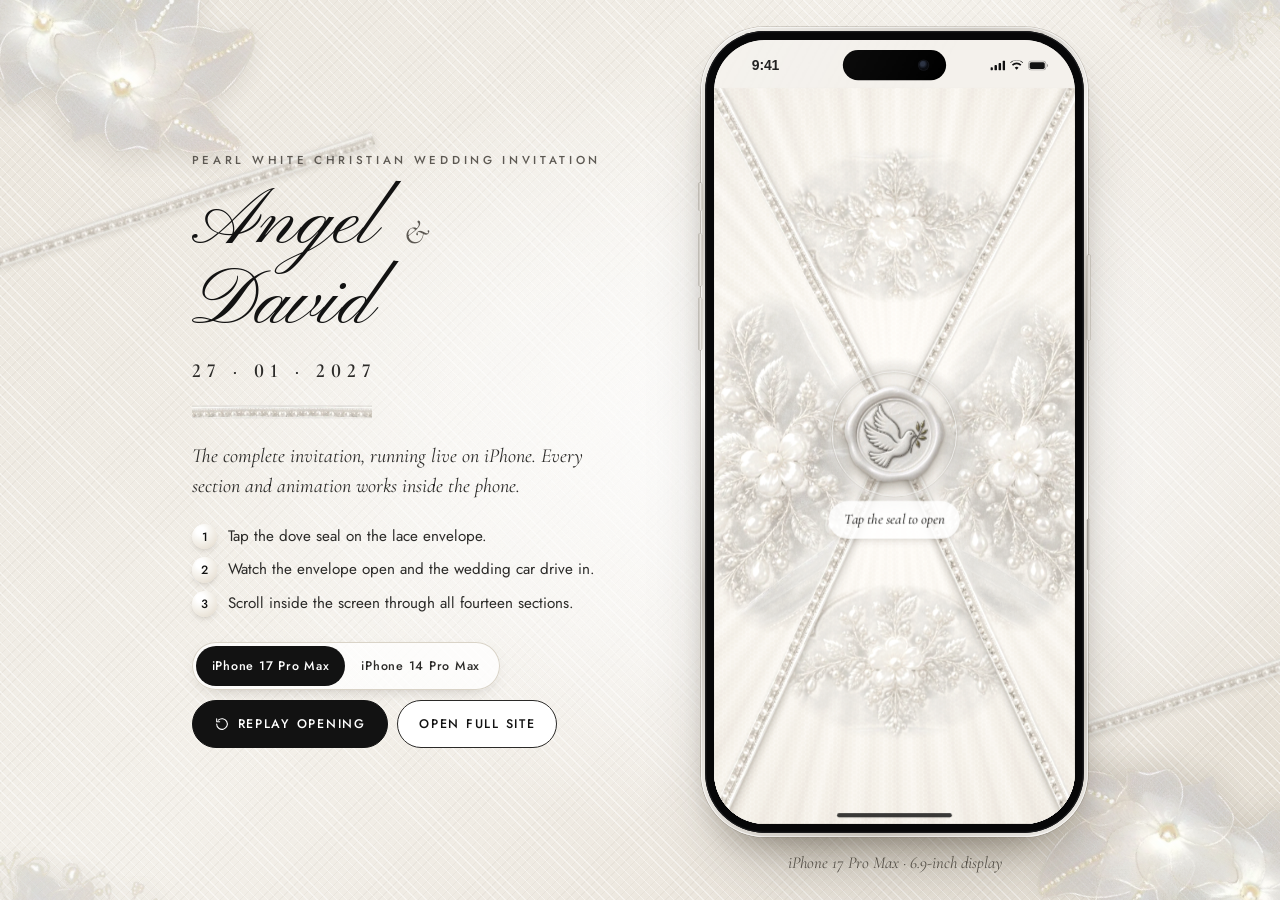
==== site/mockup.html @ 5e80d1d8 "Add iPhone Pro Max showcase page site/mockup.html shows the live invitation inside an iPhone frame (" ====
<!doctype html>
<html lang="en">
<head>
  <meta charset="utf-8">
  <meta name="viewport" content="width=device-width, initial-scale=1, viewport-fit=cover">
  <title>Angel &amp; David · Invitation on iPhone</title>
  <meta name="description" content="Preview of Angel and David's wedding invitation running live inside an iPhone Pro Max.">
  <meta name="theme-color" content="#F3EFE8">
  <meta name="color-scheme" content="light">
  <link rel="icon" href="assets/favicon.svg" type="image/svg+xml">
  <link rel="preconnect" href="https://fonts.googleapis.com">
  <link rel="preconnect" href="https://fonts.gstatic.com" crossorigin>
  <link rel="stylesheet" href="https://fonts.googleapis.com/css2?family=Cormorant+Garamond:ital,wght@0,500;0,600;1,500&family=Jost:wght@400;500&family=Pinyon+Script&display=swap">
  <style>
    /* =====================================================================
       Showcase page: the live invitation (index.html) inside an iPhone
       Pro Max frame, on a pearl-white background in the wedding palette.
       ===================================================================== */
    :root {
      --pearl: #F8F6F1;
      --ivory: #F3EEE3;
      --ink: #121212;
      --charcoal: #2B2A28;
      --muted: #5C5852;
      --hairline: #D9D3C7;
      --olive: #6B7445;
      --font-display: "Cormorant Garamond", Garamond, "Times New Roman", serif;
      --font-script: "Pinyon Script", "Snell Roundhand", cursive;
      --font-body: "Jost", "Helvetica Neue", Arial, sans-serif;
      --paper-noise: url("data:image/svg+xml,%3Csvg xmlns='http://www.w3.org/2000/svg' width='180' height='180'%3E%3Cfilter id='n'%3E%3CfeTurbulence type='fractalNoise' baseFrequency='.85' numOctaves='2' stitchTiles='stitch'/%3E%3CfeColorMatrix values='0 0 0 0 .36 0 0 0 0 .33 0 0 0 0 .28 0 0 0 .045 0'/%3E%3C/filter%3E%3Crect width='100%25' height='100%25' filter='url(%23n)'/%3E%3C/svg%3E");
      color-scheme: light;
    }
    *, *::before, *::after { box-sizing: border-box; }
    html, body { margin: 0; min-height: 100%; }
    html { overflow-x: hidden; }
    body {
      min-height: 100vh;
      min-height: 100svh;
      overflow-x: hidden;
      font-family: var(--font-body);
      color: var(--charcoal);
      background:
        radial-gradient(60% 55% at 62% 50%, rgba(255, 255, 255, .95) 0%, rgba(255, 255, 255, .55) 45%, rgba(255, 255, 255, 0) 80%),
        repeating-linear-gradient(45deg, rgba(255, 255, 255, .5) 0 1px, rgba(255, 255, 255, 0) 1px 7px),
        repeating-linear-gradient(-45deg, rgba(120, 108, 90, .05) 0 1px, rgba(120, 108, 90, 0) 1px 7px),
        linear-gradient(135deg, #ece7de 0%, #f5f2ec 45%, #efeae2 70%, #e6e0d5 100%);
      background-attachment: fixed;
    }
    body::before { content: ""; position: fixed; inset: 0; background: var(--paper-noise); opacity: .7; pointer-events: none; }

    /* ---------- Decorative pearl net flowers ---------- */
    .decor { position: fixed; inset: 0; pointer-events: none; overflow: hidden; z-index: 0; }
    .decor img {
      position: absolute;
      width: clamp(240px, 30vw, 520px);
      height: auto;
      filter: drop-shadow(0 0 .7px rgba(80, 68, 50, .5)) drop-shadow(0 8px 12px rgba(80, 68, 50, .18));
      opacity: .95;
    }
    .decor .d1 { left: -8%; top: -10%; transform: rotate(28deg); }
    .decor .d2 { right: -9%; bottom: -12%; transform: rotate(205deg); }
    .decor .d3 { left: -10%; bottom: -14%; transform: rotate(-35deg) scaleX(-1); width: clamp(200px, 22vw, 380px); opacity: .8; }
    .decor .d4 { right: -6%; top: -9%; transform: rotate(150deg) scaleX(-1); width: clamp(180px, 18vw, 320px); opacity: .75; }
    .pearl-line {
      position: absolute;
      height: 16px;
      background: url("assets/images/lace-pearl-trim.webp?v=20261020f") repeat-x 0 50% / auto 100%;
      opacity: .85;
      filter: drop-shadow(0 2px 3px rgba(80, 68, 50, .18));
    }
    .pearl-line.p1 { left: -4%; top: 22%; width: 34vw; transform: rotate(-18deg); }
    .pearl-line.p2 { right: -4%; bottom: 20%; width: 30vw; transform: rotate(-18deg); }

    /* ---------- Layout ---------- */
    .stage {
      position: relative;
      z-index: 1;
      min-height: 100vh;
      min-height: 100svh;
      display: grid;
      grid-template-columns: 1fr;
      align-items: center;
      justify-items: center;
      gap: 1.5rem;
      padding: clamp(1rem, 3vh, 2.5rem) 1rem;
    }
    @media (min-width: 980px) {
      .stage { grid-template-columns: minmax(300px, 420px) auto; justify-content: center; gap: clamp(3rem, 7vw, 7rem); }
    }

    /* ---------- Info panel ---------- */
    .info { max-width: 420px; text-align: center; }
    @media (min-width: 980px) { .info { text-align: left; } }
    .info__kicker { margin: 0 0 1rem; font: 500 .72rem/1.4 var(--font-body); letter-spacing: .32em; text-transform: uppercase; color: var(--muted); }
    .info__names { margin: 0; font-family: var(--font-script); font-weight: 400; font-size: clamp(3.4rem, 2.6rem + 3vw, 5.4rem); line-height: 1; color: var(--ink); }
    .info__names .amp { font-family: var(--font-display); font-style: italic; font-size: .42em; color: var(--muted); padding: 0 .1em; }
    .info__date { margin: .9rem 0 0; font-family: var(--font-display); font-weight: 600; font-size: 1.25rem; letter-spacing: .3em; color: var(--charcoal); font-variant-numeric: lining-nums; }
    .info__rule { display: block; width: 180px; height: 14px; margin: 1.4rem auto; background: url("assets/images/lace-pearl-trim.webp?v=20261020f") repeat-x 0 50% / auto 100%; }
    @media (min-width: 980px) { .info__rule { margin-left: 0; } }
    .info__text { margin: 0 0 1.4rem; font-family: var(--font-display); font-style: italic; font-size: 1.25rem; line-height: 1.5; color: var(--charcoal); }
    .info__steps { list-style: none; margin: 0 0 1.6rem; padding: 0; display: grid; gap: .5rem; font-size: .95rem; text-align: left; }
    .info__steps li { display: flex; gap: .7rem; align-items: baseline; }
    .info__steps b {
      flex: none;
      width: 1.6rem; height: 1.6rem;
      display: inline-grid; place-items: center;
      border-radius: 50%;
      font: 500 .75rem/1 var(--font-body);
      color: var(--ink);
      background: radial-gradient(circle at 34% 28%, #fff 0 16%, #f8f6f1 36%, #ece6dc 70%, #dad1c3 100%);
      box-shadow: 0 3px 8px -5px rgba(60, 50, 35, .6);
    }
    @media (max-width: 979px) { .info__steps, .info__text, .info__rule { display: none; } .info { order: 0; } }

    .controls { display: flex; flex-wrap: wrap; gap: .6rem; justify-content: center; }
    @media (min-width: 980px) { .controls { justify-content: flex-start; } }
    .seg { display: inline-flex; padding: 4px; border-radius: 999px; background: rgba(255, 255, 255, .75); box-shadow: inset 0 0 0 1px var(--hairline), 0 6px 18px -12px rgba(60, 50, 35, .5); }
    .seg button {
      min-height: 40px;
      padding: 0 1rem;
      border: 0;
      border-radius: 999px;
      background: transparent;
      font: 500 .78rem/1 var(--font-body);
      letter-spacing: .06em;
      color: var(--charcoal);
      cursor: pointer;
    }
    .seg button[aria-pressed="true"] { background: var(--ink); color: #fff; }
    .btn {
      display: inline-flex; align-items: center; gap: .5rem;
      min-height: 48px;
      padding: 0 1.3rem;
      border-radius: 999px;
      border: 1px solid var(--charcoal);
      background: #fff;
      color: var(--ink);
      font: 500 .78rem/1 var(--font-body);
      letter-spacing: .14em;
      text-transform: uppercase;
      text-decoration: none;
      cursor: pointer;
    }
    .btn--dark { background: var(--ink); color: #fff; border-color: var(--ink); }
    .btn svg { width: 16px; height: 16px; }
    :focus-visible { outline: 2px solid var(--ink); outline-offset: 3px; }

    /* ---------- iPhone Pro Max ----------
       Screen sizes in CSS px: 17 Pro Max 440 × 956, 14 Pro Max 430 × 932. */
    .device-wrap { position: relative; }
    .device {
      --sw: 440px; --sh: 956px; --sr: 62px;  /* screen width / height / corner */
      --bezel: 11px; --band: 5px;
      --island-w: 126px; --island-h: 37px; --island-top: 12px; --status-h: 58px;
      position: absolute;
      left: 0; top: 0;
      width: calc(var(--sw) + 2 * (var(--bezel) + var(--band)));
      height: calc(var(--sh) + 2 * (var(--bezel) + var(--band)));
      padding: var(--band);
      border-radius: calc(var(--sr) + var(--bezel) + var(--band));
      transform-origin: 0 0;
      transform: scale(.4);   /* until the script fits it to the window */
      /* White titanium band */
      background: linear-gradient(145deg, #f3f1ed 0%, #cfcbc4 18%, #f7f5f2 34%, #bdb8b0 52%, #ebe8e3 70%, #c7c2ba 86%, #f1efeb 100%);
      box-shadow:
        0 0 0 1px rgba(120, 112, 100, .35),
        inset 0 0 0 1px rgba(255, 255, 255, .7),
        0 50px 90px -40px rgba(55, 45, 30, .55),
        0 18px 40px -20px rgba(55, 45, 30, .35);
    }
    .device[data-model="14"] { --sw: 430px; --sh: 932px; --sr: 55px; --island-top: 11px; --status-h: 54px; }
    .device__bezel {
      position: relative;
      height: 100%;
      padding: var(--bezel);
      border-radius: calc(var(--sr) + var(--bezel));
      background: #070708;
      box-shadow: inset 0 0 0 1.5px #1c1c1e;
    }
    .device__screen {
      position: relative;
      width: var(--sw);
      height: var(--sh);
      border-radius: var(--sr);
      overflow: hidden;
      background: #f4f1ec;
      isolation: isolate;
    }
    .statusbar {
      position: absolute;
      inset: 0 0 auto 0;
      height: var(--status-h);
      z-index: 2;
      display: flex;
      align-items: center;
      justify-content: space-between;
      padding: 4px 32px 0 46px;
      background: #f4f1ec;
      font: 600 17px/1 -apple-system, "SF Pro Text", "Helvetica Neue", Arial, sans-serif;
      letter-spacing: -.01em;
      color: #111;
      pointer-events: none;
    }
    .statusbar__icons { display: flex; align-items: center; gap: 6px; }
    .statusbar__icons svg { display: block; height: 12px; width: auto; }
    .island {
      position: absolute;
      left: 50%;
      top: var(--island-top);
      z-index: 3;
      width: var(--island-w);
      height: var(--island-h);
      transform: translateX(-50%);
      border-radius: 999px;
      background: #000;
      pointer-events: none;
    }
    .island::after { content: ""; position: absolute; right: 22px; top: 50%; width: 11px; height: 11px; margin-top: -5.5px; border-radius: 50%; background: radial-gradient(circle at 40% 35%, #2b3242 0 25%, #0a0c12 60%); box-shadow: 0 0 0 1.5px #121318; }
    .screen-frame {
      position: absolute;
      left: 0; right: 0;
      top: var(--status-h);
      bottom: 0;
      z-index: 1;
      width: 100%;
      height: calc(100% - var(--status-h));
      border: 0;
      background: #f4f1ec;
    }
    .home-indicator { position: absolute; left: 50%; bottom: 8px; z-index: 3; width: 140px; height: 5px; margin-left: -70px; border-radius: 3px; background: rgba(17, 17, 17, .82); pointer-events: none; }
    .glare { position: absolute; inset: 0; z-index: 4; border-radius: inherit; pointer-events: none; background: linear-gradient(118deg, rgba(255, 255, 255, .1) 0%, rgba(255, 255, 255, 0) 32%); }
    /* Side buttons */
    .btn-side { position: absolute; width: 4px; border-radius: 2px; background: linear-gradient(90deg, #b9b4ac, #e9e6e1 60%, #c9c4bc); box-shadow: 0 0 0 .5px rgba(110, 100, 88, .45); }
    .btn-side--action { left: -3px; top: 190px; height: 34px; }
    .btn-side--vol-up { left: -3px; top: 252px; height: 64px; }
    .btn-side--vol-dn { left: -3px; top: 330px; height: 64px; }
    .btn-side--power { right: -3px; top: 278px; height: 104px; }
    .btn-side--camera { right: -2px; top: 600px; height: 62px; width: 3px; background: linear-gradient(90deg, #8f8a83, #d7d3cd); }
    .device[data-model="14"] .btn-side--camera { display: none; }

    .caption { margin: .9rem 0 0; text-align: center; font-family: var(--font-display); font-style: italic; font-size: 1.05rem; color: var(--muted); }
    @media (prefers-reduced-motion: reduce) { * { transition: none !important; } }
  </style>
</head>
<body>
  <div class="decor" aria-hidden="true">
    <img class="d1" src="assets/images/net-flower.webp?v=20261020f" alt="">
    <img class="d2" src="assets/images/net-flower.webp?v=20261020f" alt="">
    <img class="d3" src="assets/images/net-flower.webp?v=20261020f" alt="">
    <img class="d4" src="assets/images/net-flower.webp?v=20261020f" alt="">
    <span class="pearl-line p1"></span>
    <span class="pearl-line p2"></span>
  </div>

  <main class="stage">
    <section class="info" aria-labelledby="info-title">
      <p class="info__kicker">Pearl White Christian Wedding Invitation</p>
      <h1 class="info__names" id="info-title">Angel <span class="amp">&amp;</span> David</h1>
      <p class="info__date">27 · 01 · 2027</p>
      <span class="info__rule" aria-hidden="true"></span>
      <p class="info__text">The complete invitation, running live on iPhone. Every section and animation works inside the phone.</p>
      <ol class="info__steps">
        <li><b>1</b><span>Tap the dove seal on the lace envelope.</span></li>
        <li><b>2</b><span>Watch the envelope open and the wedding car drive in.</span></li>
        <li><b>3</b><span>Scroll inside the screen through all fourteen sections.</span></li>
      </ol>
      <div class="controls">
        <div class="seg" role="group" aria-label="iPhone model">
          <button type="button" data-model="17" aria-pressed="true">iPhone 17 Pro Max</button>
          <button type="button" data-model="14" aria-pressed="false">iPhone 14 Pro Max</button>
        </div>
        <button class="btn btn--dark" type="button" id="replay">
          <svg viewBox="0 0 24 24" fill="none" stroke="currentColor" stroke-width="1.6" stroke-linecap="round" stroke-linejoin="round" aria-hidden="true"><path d="M4 12a8 8 0 1 0 2.4-5.7M4 4v4.5h4.5"/></svg>
          Replay opening
        </button>
        <a class="btn" href="index.html" target="_blank" rel="noopener">Open full site</a>
      </div>
    </section>

    <div>
      <div class="device-wrap" id="device-wrap">
        <div class="device" id="device" data-model="17">
          <span class="btn-side btn-side--action" aria-hidden="true"></span>
          <span class="btn-side btn-side--vol-up" aria-hidden="true"></span>
          <span class="btn-side btn-side--vol-dn" aria-hidden="true"></span>
          <span class="btn-side btn-side--power" aria-hidden="true"></span>
          <span class="btn-side btn-side--camera" aria-hidden="true"></span>
          <div class="device__bezel">
            <div class="device__screen">
              <div class="statusbar" aria-hidden="true">
                <span>9:41</span>
                <span class="statusbar__icons">
                  <svg viewBox="0 0 18 12"><rect x="0" y="8" width="3" height="4" rx="1" fill="#111"/><rect x="5" y="5.5" width="3" height="6.5" rx="1" fill="#111"/><rect x="10" y="3" width="3" height="9" rx="1" fill="#111"/><rect x="15" y="0" width="3" height="12" rx="1" fill="#111"/></svg>
                  <svg viewBox="0 0 16 12"><path d="M8 11.2l2.3-2.6a3.3 3.3 0 0 0-4.6 0z" fill="#111"/><path d="M3.6 6.3a6.2 6.2 0 0 1 8.8 0l1.4-1.6a8.3 8.3 0 0 0-11.6 0z" fill="#111"/><path d="M.6 3a10.6 10.6 0 0 1 14.8 0L16 2.3l-.1-.1a11.7 11.7 0 0 0-15.8 0L0 2.3z" fill="#111"/></svg>
                  <svg viewBox="0 0 27 13"><rect x=".5" y=".5" width="23" height="12" rx="3.6" fill="none" stroke="#111" stroke-opacity=".4"/><rect x="2" y="2" width="20" height="9" rx="2.2" fill="#111"/><path d="M25 4.5v4c.8-.3 1.4-1.1 1.4-2s-.6-1.7-1.4-2z" fill="#111" fill-opacity=".4"/></svg>
                </span>
              </div>
              <span class="island" aria-hidden="true"></span>
              <iframe class="screen-frame" id="screen-frame" src="index.html" title="Angel and David's wedding invitation on iPhone"></iframe>
              <span class="home-indicator" aria-hidden="true"></span>
              <span class="glare" aria-hidden="true"></span>
            </div>
          </div>
        </div>
      </div>
      <p class="caption" id="caption">iPhone 17 Pro Max · 6.9-inch display</p>
    </div>
  </main>

  <script>
    (function () {
      var device = document.getElementById('device');
      var wrap = document.getElementById('device-wrap');
      var frame = document.getElementById('screen-frame');
      var caption = document.getElementById('caption');
      var MODELS = {
        '17': { w: 440, h: 956, label: 'iPhone 17 Pro Max · 6.9-inch display' },
        '14': { w: 430, h: 932, label: 'iPhone 14 Pro Max · 6.7-inch display' }
      };

      // Scale the phone to fit the window while the screen keeps its real
      // CSS size, so the invitation lays out exactly as it would on the device.
      function fit() {
        var m = MODELS[device.getAttribute('data-model')];
        var dw = m.w + 32, dh = m.h + 32;
        var vw = document.documentElement.clientWidth, vh = window.innerHeight;
        var wide = vw >= 980;
        // Side-by-side: phone beside the title. Stacked (narrow windows): the
        // phone fills the window height and the title scrolls above it.
        var availH = vh - (wide ? 90 : 70);
        var availW = wide ? vw - 560 : vw - 32;
        var s = Math.max(0.3, Math.min(1, availH / dh, availW / dw));
        device.style.transform = 'scale(' + s + ')';
        wrap.style.width = Math.round(dw * s) + 'px';
        wrap.style.height = Math.round(dh * s) + 'px';
      }

      document.querySelectorAll('.seg button').forEach(function (b) {
        b.addEventListener('click', function () {
          var model = b.getAttribute('data-model');
          device.setAttribute('data-model', model);
          document.querySelectorAll('.seg button').forEach(function (o) { o.setAttribute('aria-pressed', String(o === b)); });
          caption.textContent = MODELS[model].label;
          fit();
          frame.contentWindow.location.reload();
        });
      });
      document.getElementById('replay').addEventListener('click', function () {
        frame.contentWindow.location.reload();
      });
      window.addEventListener('resize', fit);
      fit();
    })();
  </script>
</body>
</html>
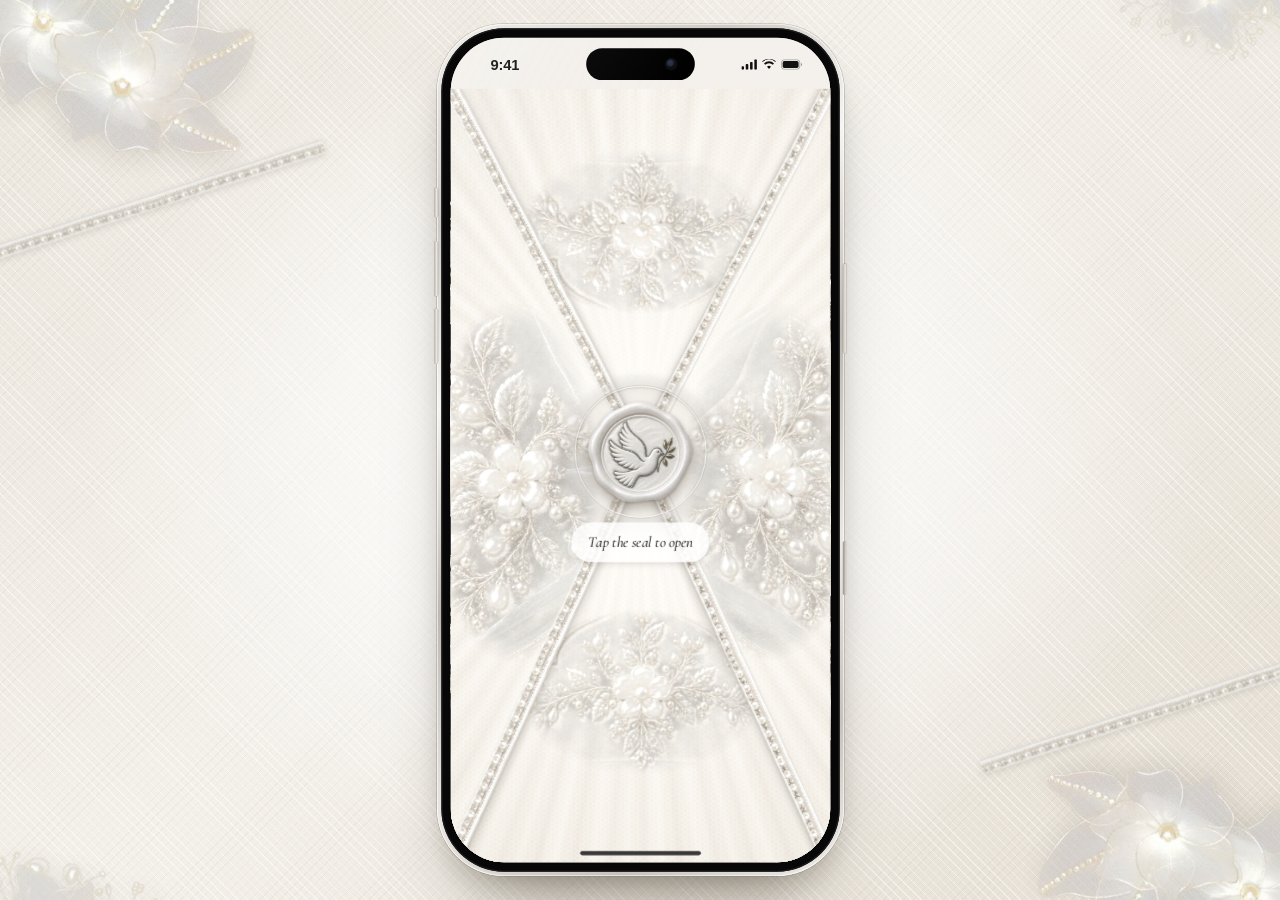
==== commit e6b679b5: "Simplify iPhone showcase to a centred phone only mockup.html now shows just the iPhone 17 Pro Max, c" ====
--- a/site/mockup.html
+++ b/site/mockup.html
@@ -4,51 +4,36 @@
   <meta charset="utf-8">
   <meta name="viewport" content="width=device-width, initial-scale=1, viewport-fit=cover">
   <title>Angel &amp; David · Invitation on iPhone</title>
-  <meta name="description" content="Preview of Angel and David's wedding invitation running live inside an iPhone Pro Max.">
+  <meta name="description" content="Angel and David's wedding invitation running live inside an iPhone 17 Pro Max.">
   <meta name="theme-color" content="#F3EFE8">
   <meta name="color-scheme" content="light">
   <link rel="icon" href="assets/favicon.svg" type="image/svg+xml">
-  <link rel="preconnect" href="https://fonts.googleapis.com">
-  <link rel="preconnect" href="https://fonts.gstatic.com" crossorigin>
-  <link rel="stylesheet" href="https://fonts.googleapis.com/css2?family=Cormorant+Garamond:ital,wght@0,500;0,600;1,500&family=Jost:wght@400;500&family=Pinyon+Script&display=swap">
   <style>
     /* =====================================================================
-       Showcase page: the live invitation (index.html) inside an iPhone
-       Pro Max frame, on a pearl-white background in the wedding palette.
+       Showcase page: only the iPhone 17 Pro Max, centred, with the live
+       invitation (index.html) inside, on a pearl-white background with
+       pearl net-flower corners and pearl strands. No text or controls.
        ===================================================================== */
     :root {
-      --pearl: #F8F6F1;
-      --ivory: #F3EEE3;
-      --ink: #121212;
-      --charcoal: #2B2A28;
-      --muted: #5C5852;
-      --hairline: #D9D3C7;
-      --olive: #6B7445;
-      --font-display: "Cormorant Garamond", Garamond, "Times New Roman", serif;
-      --font-script: "Pinyon Script", "Snell Roundhand", cursive;
-      --font-body: "Jost", "Helvetica Neue", Arial, sans-serif;
       --paper-noise: url("data:image/svg+xml,%3Csvg xmlns='http://www.w3.org/2000/svg' width='180' height='180'%3E%3Cfilter id='n'%3E%3CfeTurbulence type='fractalNoise' baseFrequency='.85' numOctaves='2' stitchTiles='stitch'/%3E%3CfeColorMatrix values='0 0 0 0 .36 0 0 0 0 .33 0 0 0 0 .28 0 0 0 .045 0'/%3E%3C/filter%3E%3Crect width='100%25' height='100%25' filter='url(%23n)'/%3E%3C/svg%3E");
       color-scheme: light;
     }
     *, *::before, *::after { box-sizing: border-box; }
-    html, body { margin: 0; min-height: 100%; }
-    html { overflow-x: hidden; }
+    html, body { margin: 0; height: 100%; }
+    html { overflow: hidden; }
     body {
-      min-height: 100vh;
-      min-height: 100svh;
-      overflow-x: hidden;
-      font-family: var(--font-body);
-      color: var(--charcoal);
+      height: 100vh;
+      height: 100svh;
+      overflow: hidden;
       background:
-        radial-gradient(60% 55% at 62% 50%, rgba(255, 255, 255, .95) 0%, rgba(255, 255, 255, .55) 45%, rgba(255, 255, 255, 0) 80%),
+        radial-gradient(55% 60% at 50% 50%, rgba(255, 255, 255, .96) 0%, rgba(255, 255, 255, .55) 45%, rgba(255, 255, 255, 0) 80%),
         repeating-linear-gradient(45deg, rgba(255, 255, 255, .5) 0 1px, rgba(255, 255, 255, 0) 1px 7px),
         repeating-linear-gradient(-45deg, rgba(120, 108, 90, .05) 0 1px, rgba(120, 108, 90, 0) 1px 7px),
         linear-gradient(135deg, #ece7de 0%, #f5f2ec 45%, #efeae2 70%, #e6e0d5 100%);
-      background-attachment: fixed;
     }
     body::before { content: ""; position: fixed; inset: 0; background: var(--paper-noise); opacity: .7; pointer-events: none; }
 
-    /* ---------- Decorative pearl net flowers ---------- */
+    /* ---------- Pearl net-flower corners and pearl strands ---------- */
     .decor { position: fixed; inset: 0; pointer-events: none; overflow: hidden; z-index: 0; }
     .decor img {
       position: absolute;
@@ -68,88 +53,23 @@
       opacity: .85;
       filter: drop-shadow(0 2px 3px rgba(80, 68, 50, .18));
     }
-    .pearl-line.p1 { left: -4%; top: 22%; width: 34vw; transform: rotate(-18deg); }
-    .pearl-line.p2 { right: -4%; bottom: 20%; width: 30vw; transform: rotate(-18deg); }
-
-    /* ---------- Layout ---------- */
+    .pearl-line.p1 { left: -4%; top: 22%; width: 30vw; transform: rotate(-18deg); }
+    .pearl-line.p2 { right: -4%; bottom: 20%; width: 28vw; transform: rotate(-18deg); }
+
+    /* ---------- Centred stage ---------- */
     .stage {
       position: relative;
       z-index: 1;
-      min-height: 100vh;
-      min-height: 100svh;
+      height: 100vh;
+      height: 100svh;
       display: grid;
-      grid-template-columns: 1fr;
-      align-items: center;
-      justify-items: center;
-      gap: 1.5rem;
-      padding: clamp(1rem, 3vh, 2.5rem) 1rem;
-    }
-    @media (min-width: 980px) {
-      .stage { grid-template-columns: minmax(300px, 420px) auto; justify-content: center; gap: clamp(3rem, 7vw, 7rem); }
-    }
-
-    /* ---------- Info panel ---------- */
-    .info { max-width: 420px; text-align: center; }
-    @media (min-width: 980px) { .info { text-align: left; } }
-    .info__kicker { margin: 0 0 1rem; font: 500 .72rem/1.4 var(--font-body); letter-spacing: .32em; text-transform: uppercase; color: var(--muted); }
-    .info__names { margin: 0; font-family: var(--font-script); font-weight: 400; font-size: clamp(3.4rem, 2.6rem + 3vw, 5.4rem); line-height: 1; color: var(--ink); }
-    .info__names .amp { font-family: var(--font-display); font-style: italic; font-size: .42em; color: var(--muted); padding: 0 .1em; }
-    .info__date { margin: .9rem 0 0; font-family: var(--font-display); font-weight: 600; font-size: 1.25rem; letter-spacing: .3em; color: var(--charcoal); font-variant-numeric: lining-nums; }
-    .info__rule { display: block; width: 180px; height: 14px; margin: 1.4rem auto; background: url("assets/images/lace-pearl-trim.webp?v=20261020f") repeat-x 0 50% / auto 100%; }
-    @media (min-width: 980px) { .info__rule { margin-left: 0; } }
-    .info__text { margin: 0 0 1.4rem; font-family: var(--font-display); font-style: italic; font-size: 1.25rem; line-height: 1.5; color: var(--charcoal); }
-    .info__steps { list-style: none; margin: 0 0 1.6rem; padding: 0; display: grid; gap: .5rem; font-size: .95rem; text-align: left; }
-    .info__steps li { display: flex; gap: .7rem; align-items: baseline; }
-    .info__steps b {
-      flex: none;
-      width: 1.6rem; height: 1.6rem;
-      display: inline-grid; place-items: center;
-      border-radius: 50%;
-      font: 500 .75rem/1 var(--font-body);
-      color: var(--ink);
-      background: radial-gradient(circle at 34% 28%, #fff 0 16%, #f8f6f1 36%, #ece6dc 70%, #dad1c3 100%);
-      box-shadow: 0 3px 8px -5px rgba(60, 50, 35, .6);
-    }
-    @media (max-width: 979px) { .info__steps, .info__text, .info__rule { display: none; } .info { order: 0; } }
-
-    .controls { display: flex; flex-wrap: wrap; gap: .6rem; justify-content: center; }
-    @media (min-width: 980px) { .controls { justify-content: flex-start; } }
-    .seg { display: inline-flex; padding: 4px; border-radius: 999px; background: rgba(255, 255, 255, .75); box-shadow: inset 0 0 0 1px var(--hairline), 0 6px 18px -12px rgba(60, 50, 35, .5); }
-    .seg button {
-      min-height: 40px;
-      padding: 0 1rem;
-      border: 0;
-      border-radius: 999px;
-      background: transparent;
-      font: 500 .78rem/1 var(--font-body);
-      letter-spacing: .06em;
-      color: var(--charcoal);
-      cursor: pointer;
-    }
-    .seg button[aria-pressed="true"] { background: var(--ink); color: #fff; }
-    .btn {
-      display: inline-flex; align-items: center; gap: .5rem;
-      min-height: 48px;
-      padding: 0 1.3rem;
-      border-radius: 999px;
-      border: 1px solid var(--charcoal);
-      background: #fff;
-      color: var(--ink);
-      font: 500 .78rem/1 var(--font-body);
-      letter-spacing: .14em;
-      text-transform: uppercase;
-      text-decoration: none;
-      cursor: pointer;
-    }
-    .btn--dark { background: var(--ink); color: #fff; border-color: var(--ink); }
-    .btn svg { width: 16px; height: 16px; }
-    :focus-visible { outline: 2px solid var(--ink); outline-offset: 3px; }
-
-    /* ---------- iPhone Pro Max ----------
-       Screen sizes in CSS px: 17 Pro Max 440 × 956, 14 Pro Max 430 × 932. */
+      place-items: center;
+    }
+
+    /* ---------- iPhone 17 Pro Max (screen 440 × 956 CSS px) ---------- */
     .device-wrap { position: relative; }
     .device {
-      --sw: 440px; --sh: 956px; --sr: 62px;  /* screen width / height / corner */
+      --sw: 440px; --sh: 956px; --sr: 62px;
       --bezel: 11px; --band: 5px;
       --island-w: 126px; --island-h: 37px; --island-top: 12px; --status-h: 58px;
       position: absolute;
@@ -168,7 +88,6 @@
         0 50px 90px -40px rgba(55, 45, 30, .55),
         0 18px 40px -20px rgba(55, 45, 30, .35);
     }
-    .device[data-model="14"] { --sw: 430px; --sh: 932px; --sr: 55px; --island-top: 11px; --status-h: 54px; }
     .device__bezel {
       position: relative;
       height: 100%;
@@ -229,17 +148,12 @@
     }
     .home-indicator { position: absolute; left: 50%; bottom: 8px; z-index: 3; width: 140px; height: 5px; margin-left: -70px; border-radius: 3px; background: rgba(17, 17, 17, .82); pointer-events: none; }
     .glare { position: absolute; inset: 0; z-index: 4; border-radius: inherit; pointer-events: none; background: linear-gradient(118deg, rgba(255, 255, 255, .1) 0%, rgba(255, 255, 255, 0) 32%); }
-    /* Side buttons */
     .btn-side { position: absolute; width: 4px; border-radius: 2px; background: linear-gradient(90deg, #b9b4ac, #e9e6e1 60%, #c9c4bc); box-shadow: 0 0 0 .5px rgba(110, 100, 88, .45); }
     .btn-side--action { left: -3px; top: 190px; height: 34px; }
     .btn-side--vol-up { left: -3px; top: 252px; height: 64px; }
     .btn-side--vol-dn { left: -3px; top: 330px; height: 64px; }
     .btn-side--power { right: -3px; top: 278px; height: 104px; }
     .btn-side--camera { right: -2px; top: 600px; height: 62px; width: 3px; background: linear-gradient(90deg, #8f8a83, #d7d3cd); }
-    .device[data-model="14"] .btn-side--camera { display: none; }
-
-    .caption { margin: .9rem 0 0; text-align: center; font-family: var(--font-display); font-style: italic; font-size: 1.05rem; color: var(--muted); }
-    @media (prefers-reduced-motion: reduce) { * { transition: none !important; } }
   </style>
 </head>
 <body>
@@ -253,57 +167,30 @@
   </div>
 
   <main class="stage">
-    <section class="info" aria-labelledby="info-title">
-      <p class="info__kicker">Pearl White Christian Wedding Invitation</p>
-      <h1 class="info__names" id="info-title">Angel <span class="amp">&amp;</span> David</h1>
-      <p class="info__date">27 · 01 · 2027</p>
-      <span class="info__rule" aria-hidden="true"></span>
-      <p class="info__text">The complete invitation, running live on iPhone. Every section and animation works inside the phone.</p>
-      <ol class="info__steps">
-        <li><b>1</b><span>Tap the dove seal on the lace envelope.</span></li>
-        <li><b>2</b><span>Watch the envelope open and the wedding car drive in.</span></li>
-        <li><b>3</b><span>Scroll inside the screen through all fourteen sections.</span></li>
-      </ol>
-      <div class="controls">
-        <div class="seg" role="group" aria-label="iPhone model">
-          <button type="button" data-model="17" aria-pressed="true">iPhone 17 Pro Max</button>
-          <button type="button" data-model="14" aria-pressed="false">iPhone 14 Pro Max</button>
-        </div>
-        <button class="btn btn--dark" type="button" id="replay">
-          <svg viewBox="0 0 24 24" fill="none" stroke="currentColor" stroke-width="1.6" stroke-linecap="round" stroke-linejoin="round" aria-hidden="true"><path d="M4 12a8 8 0 1 0 2.4-5.7M4 4v4.5h4.5"/></svg>
-          Replay opening
-        </button>
-        <a class="btn" href="index.html" target="_blank" rel="noopener">Open full site</a>
-      </div>
-    </section>
-
-    <div>
-      <div class="device-wrap" id="device-wrap">
-        <div class="device" id="device" data-model="17">
-          <span class="btn-side btn-side--action" aria-hidden="true"></span>
-          <span class="btn-side btn-side--vol-up" aria-hidden="true"></span>
-          <span class="btn-side btn-side--vol-dn" aria-hidden="true"></span>
-          <span class="btn-side btn-side--power" aria-hidden="true"></span>
-          <span class="btn-side btn-side--camera" aria-hidden="true"></span>
-          <div class="device__bezel">
-            <div class="device__screen">
-              <div class="statusbar" aria-hidden="true">
-                <span>9:41</span>
-                <span class="statusbar__icons">
-                  <svg viewBox="0 0 18 12"><rect x="0" y="8" width="3" height="4" rx="1" fill="#111"/><rect x="5" y="5.5" width="3" height="6.5" rx="1" fill="#111"/><rect x="10" y="3" width="3" height="9" rx="1" fill="#111"/><rect x="15" y="0" width="3" height="12" rx="1" fill="#111"/></svg>
-                  <svg viewBox="0 0 16 12"><path d="M8 11.2l2.3-2.6a3.3 3.3 0 0 0-4.6 0z" fill="#111"/><path d="M3.6 6.3a6.2 6.2 0 0 1 8.8 0l1.4-1.6a8.3 8.3 0 0 0-11.6 0z" fill="#111"/><path d="M.6 3a10.6 10.6 0 0 1 14.8 0L16 2.3l-.1-.1a11.7 11.7 0 0 0-15.8 0L0 2.3z" fill="#111"/></svg>
-                  <svg viewBox="0 0 27 13"><rect x=".5" y=".5" width="23" height="12" rx="3.6" fill="none" stroke="#111" stroke-opacity=".4"/><rect x="2" y="2" width="20" height="9" rx="2.2" fill="#111"/><path d="M25 4.5v4c.8-.3 1.4-1.1 1.4-2s-.6-1.7-1.4-2z" fill="#111" fill-opacity=".4"/></svg>
-                </span>
-              </div>
-              <span class="island" aria-hidden="true"></span>
-              <iframe class="screen-frame" id="screen-frame" src="index.html" title="Angel and David's wedding invitation on iPhone"></iframe>
-              <span class="home-indicator" aria-hidden="true"></span>
-              <span class="glare" aria-hidden="true"></span>
+    <div class="device-wrap" id="device-wrap">
+      <div class="device" id="device">
+        <span class="btn-side btn-side--action" aria-hidden="true"></span>
+        <span class="btn-side btn-side--vol-up" aria-hidden="true"></span>
+        <span class="btn-side btn-side--vol-dn" aria-hidden="true"></span>
+        <span class="btn-side btn-side--power" aria-hidden="true"></span>
+        <span class="btn-side btn-side--camera" aria-hidden="true"></span>
+        <div class="device__bezel">
+          <div class="device__screen">
+            <div class="statusbar" aria-hidden="true">
+              <span>9:41</span>
+              <span class="statusbar__icons">
+                <svg viewBox="0 0 18 12"><rect x="0" y="8" width="3" height="4" rx="1" fill="#111"/><rect x="5" y="5.5" width="3" height="6.5" rx="1" fill="#111"/><rect x="10" y="3" width="3" height="9" rx="1" fill="#111"/><rect x="15" y="0" width="3" height="12" rx="1" fill="#111"/></svg>
+                <svg viewBox="0 0 16 12"><path d="M8 11.2l2.3-2.6a3.3 3.3 0 0 0-4.6 0z" fill="#111"/><path d="M3.6 6.3a6.2 6.2 0 0 1 8.8 0l1.4-1.6a8.3 8.3 0 0 0-11.6 0z" fill="#111"/><path d="M.6 3a10.6 10.6 0 0 1 14.8 0L16 2.3l-.1-.1a11.7 11.7 0 0 0-15.8 0L0 2.3z" fill="#111"/></svg>
+                <svg viewBox="0 0 27 13"><rect x=".5" y=".5" width="23" height="12" rx="3.6" fill="none" stroke="#111" stroke-opacity=".4"/><rect x="2" y="2" width="20" height="9" rx="2.2" fill="#111"/><path d="M25 4.5v4c.8-.3 1.4-1.1 1.4-2s-.6-1.7-1.4-2z" fill="#111" fill-opacity=".4"/></svg>
+              </span>
             </div>
+            <span class="island" aria-hidden="true"></span>
+            <iframe class="screen-frame" src="index.html" title="Angel and David's wedding invitation"></iframe>
+            <span class="home-indicator" aria-hidden="true"></span>
+            <span class="glare" aria-hidden="true"></span>
           </div>
         </div>
       </div>
-      <p class="caption" id="caption">iPhone 17 Pro Max · 6.9-inch display</p>
     </div>
   </main>
 
@@ -311,43 +198,17 @@
     (function () {
       var device = document.getElementById('device');
       var wrap = document.getElementById('device-wrap');
-      var frame = document.getElementById('screen-frame');
-      var caption = document.getElementById('caption');
-      var MODELS = {
-        '17': { w: 440, h: 956, label: 'iPhone 17 Pro Max · 6.9-inch display' },
-        '14': { w: 430, h: 932, label: 'iPhone 14 Pro Max · 6.7-inch display' }
-      };
-
-      // Scale the phone to fit the window while the screen keeps its real
-      // CSS size, so the invitation lays out exactly as it would on the device.
+      var DW = 440 + 32, DH = 956 + 32;   // phone incl. bezel and band
+
+      // Scale the phone to fit the window, centred; the screen keeps its real
+      // iPhone 17 Pro Max size so the invitation lays out exactly as on the device.
       function fit() {
-        var m = MODELS[device.getAttribute('data-model')];
-        var dw = m.w + 32, dh = m.h + 32;
         var vw = document.documentElement.clientWidth, vh = window.innerHeight;
-        var wide = vw >= 980;
-        // Side-by-side: phone beside the title. Stacked (narrow windows): the
-        // phone fills the window height and the title scrolls above it.
-        var availH = vh - (wide ? 90 : 70);
-        var availW = wide ? vw - 560 : vw - 32;
-        var s = Math.max(0.3, Math.min(1, availH / dh, availW / dw));
+        var s = Math.max(0.3, Math.min(1, (vh - 48) / DH, (vw - 32) / DW));
         device.style.transform = 'scale(' + s + ')';
-        wrap.style.width = Math.round(dw * s) + 'px';
-        wrap.style.height = Math.round(dh * s) + 'px';
+        wrap.style.width = Math.round(DW * s) + 'px';
+        wrap.style.height = Math.round(DH * s) + 'px';
       }
-
-      document.querySelectorAll('.seg button').forEach(function (b) {
-        b.addEventListener('click', function () {
-          var model = b.getAttribute('data-model');
-          device.setAttribute('data-model', model);
-          document.querySelectorAll('.seg button').forEach(function (o) { o.setAttribute('aria-pressed', String(o === b)); });
-          caption.textContent = MODELS[model].label;
-          fit();
-          frame.contentWindow.location.reload();
-        });
-      });
-      document.getElementById('replay').addEventListener('click', function () {
-        frame.contentWindow.location.reload();
-      });
       window.addEventListener('resize', fit);
       fit();
     })();
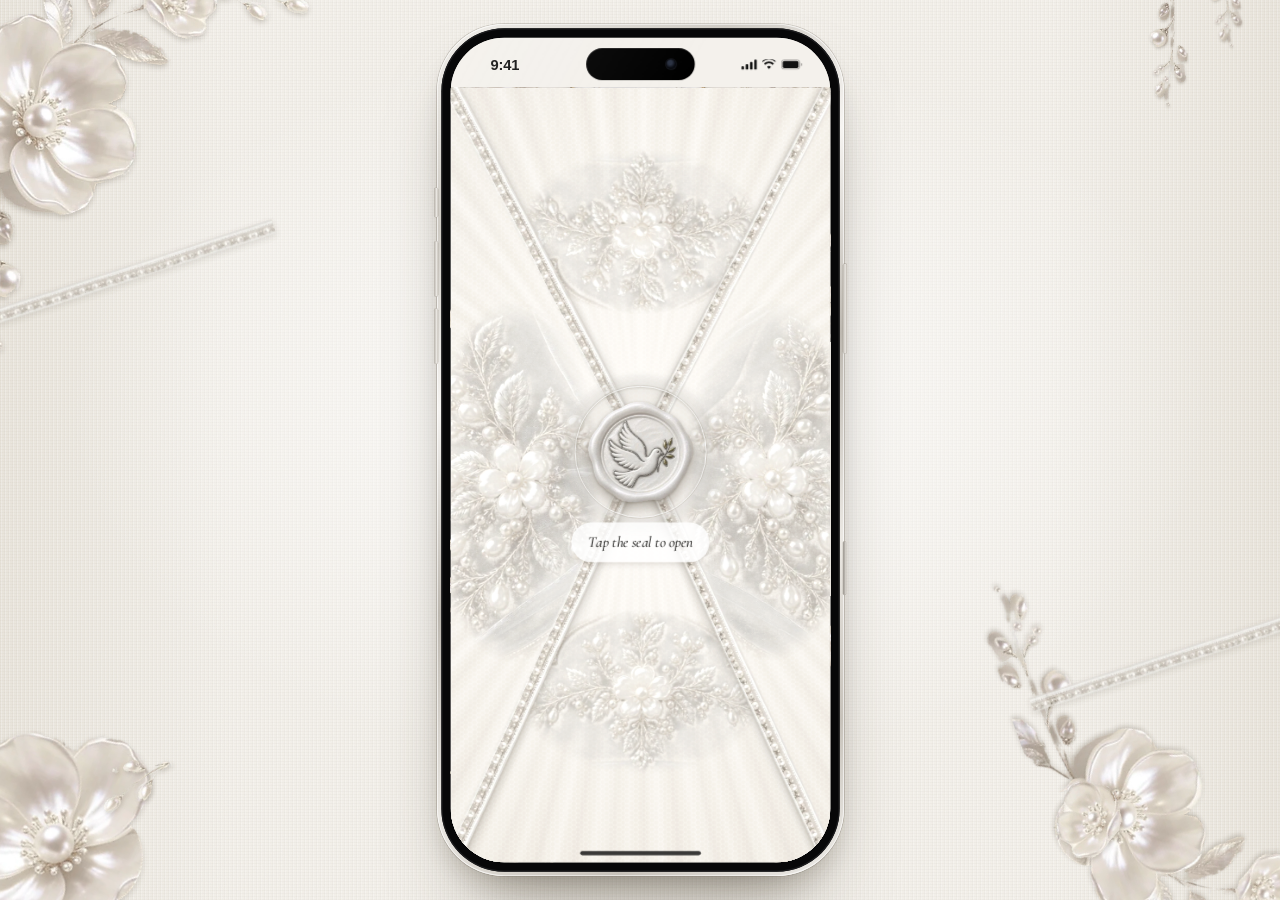
==== commit 142680af: "Add an all-sections iPhone showcase and shareable section pictures - showcase.html: every section, e" ====
--- a/site/mockup.html
+++ b/site/mockup.html
@@ -5,163 +5,25 @@
   <meta name="viewport" content="width=device-width, initial-scale=1, viewport-fit=cover">
   <title>Angel &amp; David · Invitation on iPhone</title>
   <meta name="description" content="Angel and David's wedding invitation running live inside an iPhone 17 Pro Max.">
-  <meta name="theme-color" content="#F3EFE8">
+  <meta name="theme-color" content="#F4F1EB">
   <meta name="color-scheme" content="light">
   <link rel="icon" href="assets/favicon.svg" type="image/svg+xml">
+  <link rel="stylesheet" href="css/iphone.css?v=20261020z">
   <style>
-    /* =====================================================================
-       Showcase page: only the iPhone 17 Pro Max, centred, with the live
-       invitation (index.html) inside, on a pearl-white background with
-       pearl net-flower corners and pearl strands. No text or controls.
-       ===================================================================== */
-    :root {
-      --paper-noise: url("data:image/svg+xml,%3Csvg xmlns='http://www.w3.org/2000/svg' width='180' height='180'%3E%3Cfilter id='n'%3E%3CfeTurbulence type='fractalNoise' baseFrequency='.85' numOctaves='2' stitchTiles='stitch'/%3E%3CfeColorMatrix values='0 0 0 0 .36 0 0 0 0 .33 0 0 0 0 .28 0 0 0 .045 0'/%3E%3C/filter%3E%3Crect width='100%25' height='100%25' filter='url(%23n)'/%3E%3C/svg%3E");
-      color-scheme: light;
-    }
-    *, *::before, *::after { box-sizing: border-box; }
-    html, body { margin: 0; height: 100%; }
-    html { overflow: hidden; }
-    body {
-      height: 100vh;
-      height: 100svh;
-      overflow: hidden;
-      background:
-        radial-gradient(55% 60% at 50% 50%, rgba(255, 255, 255, .96) 0%, rgba(255, 255, 255, .55) 45%, rgba(255, 255, 255, 0) 80%),
-        repeating-linear-gradient(45deg, rgba(255, 255, 255, .5) 0 1px, rgba(255, 255, 255, 0) 1px 7px),
-        repeating-linear-gradient(-45deg, rgba(120, 108, 90, .05) 0 1px, rgba(120, 108, 90, 0) 1px 7px),
-        linear-gradient(135deg, #ece7de 0%, #f5f2ec 45%, #efeae2 70%, #e6e0d5 100%);
-    }
-    body::before { content: ""; position: fixed; inset: 0; background: var(--paper-noise); opacity: .7; pointer-events: none; }
-
-    /* ---------- Pearl net-flower corners and pearl strands ---------- */
-    .decor { position: fixed; inset: 0; pointer-events: none; overflow: hidden; z-index: 0; }
-    .decor img {
-      position: absolute;
-      width: clamp(240px, 30vw, 520px);
-      height: auto;
-      filter: drop-shadow(0 0 .7px rgba(80, 68, 50, .5)) drop-shadow(0 8px 12px rgba(80, 68, 50, .18));
-      opacity: .95;
-    }
-    .decor .d1 { left: -8%; top: -10%; transform: rotate(28deg); }
-    .decor .d2 { right: -9%; bottom: -12%; transform: rotate(205deg); }
-    .decor .d3 { left: -10%; bottom: -14%; transform: rotate(-35deg) scaleX(-1); width: clamp(200px, 22vw, 380px); opacity: .8; }
-    .decor .d4 { right: -6%; top: -9%; transform: rotate(150deg) scaleX(-1); width: clamp(180px, 18vw, 320px); opacity: .75; }
-    .pearl-line {
-      position: absolute;
-      height: 16px;
-      background: url("assets/images/lace-pearl-trim.webp?v=20261020f") repeat-x 0 50% / auto 100%;
-      opacity: .85;
-      filter: drop-shadow(0 2px 3px rgba(80, 68, 50, .18));
-    }
-    .pearl-line.p1 { left: -4%; top: 22%; width: 30vw; transform: rotate(-18deg); }
-    .pearl-line.p2 { right: -4%; bottom: 20%; width: 28vw; transform: rotate(-18deg); }
-
-    /* ---------- Centred stage ---------- */
-    .stage {
-      position: relative;
-      z-index: 1;
-      height: 100vh;
-      height: 100svh;
-      display: grid;
-      place-items: center;
-    }
-
-    /* ---------- iPhone 17 Pro Max (screen 440 × 956 CSS px) ---------- */
-    .device-wrap { position: relative; }
-    .device {
-      --sw: 440px; --sh: 956px; --sr: 62px;
-      --bezel: 11px; --band: 5px;
-      --island-w: 126px; --island-h: 37px; --island-top: 12px; --status-h: 58px;
-      position: absolute;
-      left: 0; top: 0;
-      width: calc(var(--sw) + 2 * (var(--bezel) + var(--band)));
-      height: calc(var(--sh) + 2 * (var(--bezel) + var(--band)));
-      padding: var(--band);
-      border-radius: calc(var(--sr) + var(--bezel) + var(--band));
-      transform-origin: 0 0;
-      transform: scale(.4);   /* until the script fits it to the window */
-      /* White titanium band */
-      background: linear-gradient(145deg, #f3f1ed 0%, #cfcbc4 18%, #f7f5f2 34%, #bdb8b0 52%, #ebe8e3 70%, #c7c2ba 86%, #f1efeb 100%);
-      box-shadow:
-        0 0 0 1px rgba(120, 112, 100, .35),
-        inset 0 0 0 1px rgba(255, 255, 255, .7),
-        0 50px 90px -40px rgba(55, 45, 30, .55),
-        0 18px 40px -20px rgba(55, 45, 30, .35);
-    }
-    .device__bezel {
-      position: relative;
-      height: 100%;
-      padding: var(--bezel);
-      border-radius: calc(var(--sr) + var(--bezel));
-      background: #070708;
-      box-shadow: inset 0 0 0 1.5px #1c1c1e;
-    }
-    .device__screen {
-      position: relative;
-      width: var(--sw);
-      height: var(--sh);
-      border-radius: var(--sr);
-      overflow: hidden;
-      background: #f4f1ec;
-      isolation: isolate;
-    }
-    .statusbar {
-      position: absolute;
-      inset: 0 0 auto 0;
-      height: var(--status-h);
-      z-index: 2;
-      display: flex;
-      align-items: center;
-      justify-content: space-between;
-      padding: 4px 32px 0 46px;
-      background: #f4f1ec;
-      font: 600 17px/1 -apple-system, "SF Pro Text", "Helvetica Neue", Arial, sans-serif;
-      letter-spacing: -.01em;
-      color: #111;
-      pointer-events: none;
-    }
-    .statusbar__icons { display: flex; align-items: center; gap: 6px; }
-    .statusbar__icons svg { display: block; height: 12px; width: auto; }
-    .island {
-      position: absolute;
-      left: 50%;
-      top: var(--island-top);
-      z-index: 3;
-      width: var(--island-w);
-      height: var(--island-h);
-      transform: translateX(-50%);
-      border-radius: 999px;
-      background: #000;
-      pointer-events: none;
-    }
-    .island::after { content: ""; position: absolute; right: 22px; top: 50%; width: 11px; height: 11px; margin-top: -5.5px; border-radius: 50%; background: radial-gradient(circle at 40% 35%, #2b3242 0 25%, #0a0c12 60%); box-shadow: 0 0 0 1.5px #121318; }
-    .screen-frame {
-      position: absolute;
-      left: 0; right: 0;
-      top: var(--status-h);
-      bottom: 0;
-      z-index: 1;
-      width: 100%;
-      height: calc(100% - var(--status-h));
-      border: 0;
-      background: #f4f1ec;
-    }
-    .home-indicator { position: absolute; left: 50%; bottom: 8px; z-index: 3; width: 140px; height: 5px; margin-left: -70px; border-radius: 3px; background: rgba(17, 17, 17, .82); pointer-events: none; }
-    .glare { position: absolute; inset: 0; z-index: 4; border-radius: inherit; pointer-events: none; background: linear-gradient(118deg, rgba(255, 255, 255, .1) 0%, rgba(255, 255, 255, 0) 32%); }
-    .btn-side { position: absolute; width: 4px; border-radius: 2px; background: linear-gradient(90deg, #b9b4ac, #e9e6e1 60%, #c9c4bc); box-shadow: 0 0 0 .5px rgba(110, 100, 88, .45); }
-    .btn-side--action { left: -3px; top: 190px; height: 34px; }
-    .btn-side--vol-up { left: -3px; top: 252px; height: 64px; }
-    .btn-side--vol-dn { left: -3px; top: 330px; height: 64px; }
-    .btn-side--power { right: -3px; top: 278px; height: 104px; }
-    .btn-side--camera { right: -2px; top: 600px; height: 62px; width: 3px; background: linear-gradient(90deg, #8f8a83, #d7d3cd); }
+    /* One phone, centred; no text or controls. */
+    html, body { height: 100%; overflow: hidden; }
+    .stage { position: relative; z-index: 1; height: 100vh; height: 100svh; display: grid; place-items: center; }
   </style>
 </head>
 <body>
   <div class="decor" aria-hidden="true">
-    <img class="d1" src="assets/images/net-flower.webp?v=20261020f" alt="">
-    <img class="d2" src="assets/images/net-flower.webp?v=20261020f" alt="">
-    <img class="d3" src="assets/images/net-flower.webp?v=20261020f" alt="">
-    <img class="d4" src="assets/images/net-flower.webp?v=20261020f" alt="">
+    <img class="dc--tl" src="assets/images/pearl-spray.webp?v=20261020y" alt="">
+    <img class="dc--tr" src="assets/images/pearl-drops.webp?v=20261020y" alt="">
+    <img class="dc--tr2" src="assets/images/pearl-drops.webp?v=20261020y" alt="">
+    <img class="dc--bl" src="assets/images/pearl-bloom.webp?v=20261020y" alt="">
+    <img class="dc--bl-sprig" src="assets/images/pearl-sprig.webp?v=20261020y" alt="">
+    <img class="dc--br" src="assets/images/pearl-spray.webp?v=20261020y" alt="">
+    <img class="dc--br-bud" src="assets/images/pearl-bud.webp?v=20261020y" alt="">
     <span class="pearl-line p1"></span>
     <span class="pearl-line p2"></span>
   </div>
@@ -197,6 +59,15 @@
   <script>
     (function () {
       var device = document.getElementById('device');
+
+      // Optional: open the phone on one section, at rest (used for the
+      // section images): mockup.html?section=rsvp, ?section=end (the parked
+      // car) or ?section=names (the names screen after the opening).
+      var sec = (location.search.match(/[?&]section=([a-z-]+)/) || [])[1];
+      if (sec) {
+        document.querySelector('.screen-frame').src = sec === 'names' ? 'index.html?still'
+          : sec === 'end' ? 'index.html?still&end' : 'index.html?still#' + sec;
+      }
       var wrap = document.getElementById('device-wrap');
       var DW = 440 + 32, DH = 956 + 32;   // phone incl. bezel and band
 
@@ -205,7 +76,7 @@
       function fit() {
         var vw = document.documentElement.clientWidth, vh = window.innerHeight;
         var s = Math.max(0.3, Math.min(1, (vh - 48) / DH, (vw - 32) / DW));
-        device.style.transform = 'scale(' + s + ')';
+        device.style.setProperty('--s', s);
         wrap.style.width = Math.round(DW * s) + 'px';
         wrap.style.height = Math.round(DH * s) + 'px';
       }
--- a/site/css/iphone.css
+++ b/site/css/iphone.css
@@ -0,0 +1,134 @@
+/* =============================================================================
+   iPHONE SHOWCASE — shared by mockup.html (one phone) and showcase.html (every
+   section). The background matches the invitation: the same pearl-white linen
+   paper with the couple's pearl flowers and pearl strands. The phone is an
+   iPhone 17 Pro Max with a real-size screen (440 × 956 CSS px).
+   ========================================================================== */
+:root {
+  --paper-noise: url("data:image/svg+xml,%3Csvg xmlns='http://www.w3.org/2000/svg' width='180' height='180'%3E%3Cfilter id='n'%3E%3CfeTurbulence type='fractalNoise' baseFrequency='.85' numOctaves='2' stitchTiles='stitch'/%3E%3CfeColorMatrix values='0 0 0 0 .36 0 0 0 0 .33 0 0 0 0 .28 0 0 0 .045 0'/%3E%3C/filter%3E%3Crect width='100%25' height='100%25' filter='url(%23n)'/%3E%3C/svg%3E");
+  --linen:
+    repeating-linear-gradient(0deg, rgba(120, 108, 90, .035) 0 1px, rgba(255, 255, 255, 0) 1px 3px),
+    repeating-linear-gradient(90deg, rgba(120, 108, 90, .03) 0 1px, rgba(255, 255, 255, .25) 1px 2px, rgba(255, 255, 255, 0) 2px 4px);
+  color-scheme: light;
+}
+*, *::before, *::after { box-sizing: border-box; }
+html, body { margin: 0; }
+
+/* ---------- The invitation's paper ---------- */
+body {
+  background-color: #f4f1eb;
+  background-image:
+    radial-gradient(60% 55% at 50% 45%, rgba(255, 255, 255, .7) 0%, rgba(255, 255, 255, 0) 75%),
+    var(--paper-noise),
+    var(--linen),
+    linear-gradient(90deg, rgba(226, 220, 209, .55) 0%, rgba(255, 255, 255, 0) 18%, rgba(255, 255, 255, 0) 82%, rgba(226, 220, 209, .55) 100%);
+}
+
+/* ---------- Pearl flowers and pearl strands around the edges ---------- */
+.decor { position: fixed; inset: 0; z-index: 0; overflow: hidden; pointer-events: none; }
+.decor img { position: absolute; max-width: none; height: auto; user-select: none; }
+.dc--tl { left: -4%; top: -6%; width: clamp(200px, 27vw, 460px); transform: scaleX(-1) rotate(-6deg); }
+.dc--tr { right: 7%; top: -2%; width: clamp(34px, 3.4vw, 64px); transform: rotate(4deg); }
+.dc--tr2 { right: 3%; top: -6%; width: clamp(30px, 2.8vw, 54px); transform: rotate(-6deg); }
+.dc--br { right: -4%; bottom: -6%; width: clamp(180px, 24vw, 400px); transform: rotate(160deg); }
+.dc--br-bud { right: 12%; bottom: 4%; width: clamp(60px, 6vw, 120px); transform: rotate(-20deg); }
+.dc--bl { left: -5%; bottom: -6%; width: clamp(130px, 17vw, 280px); transform: rotate(24deg); }
+.dc--bl-sprig { left: 7%; bottom: 10%; width: clamp(70px, 7vw, 130px); transform: rotate(-35deg); }
+.pearl-line {
+  position: absolute;
+  height: 16px;
+  background: url("../assets/images/lace-pearl-trim.webp?v=20261020f") repeat-x 0 50% / auto 100%;
+  opacity: .85;
+  filter: drop-shadow(0 2px 3px rgba(80, 68, 50, .18));
+}
+.pearl-line.p1 { left: -4%; top: 30%; width: 26vw; transform: rotate(-18deg); }
+.pearl-line.p2 { right: -4%; bottom: 26%; width: 24vw; transform: rotate(-18deg); }
+
+/* ---------- iPhone 17 Pro Max (screen 440 × 956 CSS px) ---------- */
+.device-wrap { position: relative; }
+.device {
+  --sw: 440px; --sh: 956px; --sr: 62px;
+  --bezel: 11px; --band: 5px;
+  --island-w: 126px; --island-h: 37px; --island-top: 12px; --status-h: 58px;
+  position: absolute;
+  left: 0; top: 0;
+  width: calc(var(--sw) + 2 * (var(--bezel) + var(--band)));
+  height: calc(var(--sh) + 2 * (var(--bezel) + var(--band)));
+  padding: var(--band);
+  border-radius: calc(var(--sr) + var(--bezel) + var(--band));
+  transform-origin: 0 0;
+  transform: scale(var(--s, .4));
+  /* White titanium band */
+  background: linear-gradient(145deg, #f3f1ed 0%, #cfcbc4 18%, #f7f5f2 34%, #bdb8b0 52%, #ebe8e3 70%, #c7c2ba 86%, #f1efeb 100%);
+  box-shadow:
+    0 0 0 1px rgba(120, 112, 100, .35),
+    inset 0 0 0 1px rgba(255, 255, 255, .7),
+    0 50px 90px -40px rgba(55, 45, 30, .55),
+    0 18px 40px -20px rgba(55, 45, 30, .35);
+}
+.device__bezel {
+  position: relative;
+  height: 100%;
+  padding: var(--bezel);
+  border-radius: calc(var(--sr) + var(--bezel));
+  background: #070708;
+  box-shadow: inset 0 0 0 1.5px #1c1c1e;
+}
+.device__screen {
+  position: relative;
+  width: var(--sw);
+  height: var(--sh);
+  border-radius: var(--sr);
+  overflow: hidden;
+  background: #f4f1ec;
+  isolation: isolate;
+}
+.statusbar {
+  position: absolute;
+  inset: 0 0 auto 0;
+  height: var(--status-h);
+  z-index: 2;
+  display: flex;
+  align-items: center;
+  justify-content: space-between;
+  padding: 4px 32px 0 46px;
+  background: #f4f1ec;
+  font: 600 17px/1 -apple-system, "SF Pro Text", "Helvetica Neue", Arial, sans-serif;
+  letter-spacing: -.01em;
+  color: #111;
+  pointer-events: none;
+}
+.statusbar__icons { display: flex; align-items: center; gap: 6px; }
+.statusbar__icons svg { display: block; height: 12px; width: auto; }
+.island {
+  position: absolute;
+  left: 50%;
+  top: var(--island-top);
+  z-index: 3;
+  width: var(--island-w);
+  height: var(--island-h);
+  transform: translateX(-50%);
+  border-radius: 999px;
+  background: #000;
+  pointer-events: none;
+}
+.island::after { content: ""; position: absolute; right: 22px; top: 50%; width: 11px; height: 11px; margin-top: -5.5px; border-radius: 50%; background: radial-gradient(circle at 40% 35%, #2b3242 0 25%, #0a0c12 60%); box-shadow: 0 0 0 1.5px #121318; }
+.screen-frame {
+  position: absolute;
+  left: 0; right: 0;
+  top: var(--status-h);
+  bottom: 0;
+  z-index: 1;
+  width: 100%;
+  height: calc(100% - var(--status-h));
+  border: 0;
+  background: #f4f1ec;
+}
+.home-indicator { position: absolute; left: 50%; bottom: 8px; z-index: 3; width: 140px; height: 5px; margin-left: -70px; border-radius: 3px; background: rgba(17, 17, 17, .82); pointer-events: none; }
+.glare { position: absolute; inset: 0; z-index: 4; border-radius: inherit; pointer-events: none; background: linear-gradient(118deg, rgba(255, 255, 255, .1) 0%, rgba(255, 255, 255, 0) 32%); }
+.btn-side { position: absolute; width: 4px; border-radius: 2px; background: linear-gradient(90deg, #b9b4ac, #e9e6e1 60%, #c9c4bc); box-shadow: 0 0 0 .5px rgba(110, 100, 88, .45); }
+.btn-side--action { left: -3px; top: 190px; height: 34px; }
+.btn-side--vol-up { left: -3px; top: 252px; height: 64px; }
+.btn-side--vol-dn { left: -3px; top: 330px; height: 64px; }
+.btn-side--power { right: -3px; top: 278px; height: 104px; }
+.btn-side--camera { right: -2px; top: 600px; height: 62px; width: 3px; background: linear-gradient(90deg, #8f8a83, #d7d3cd); }
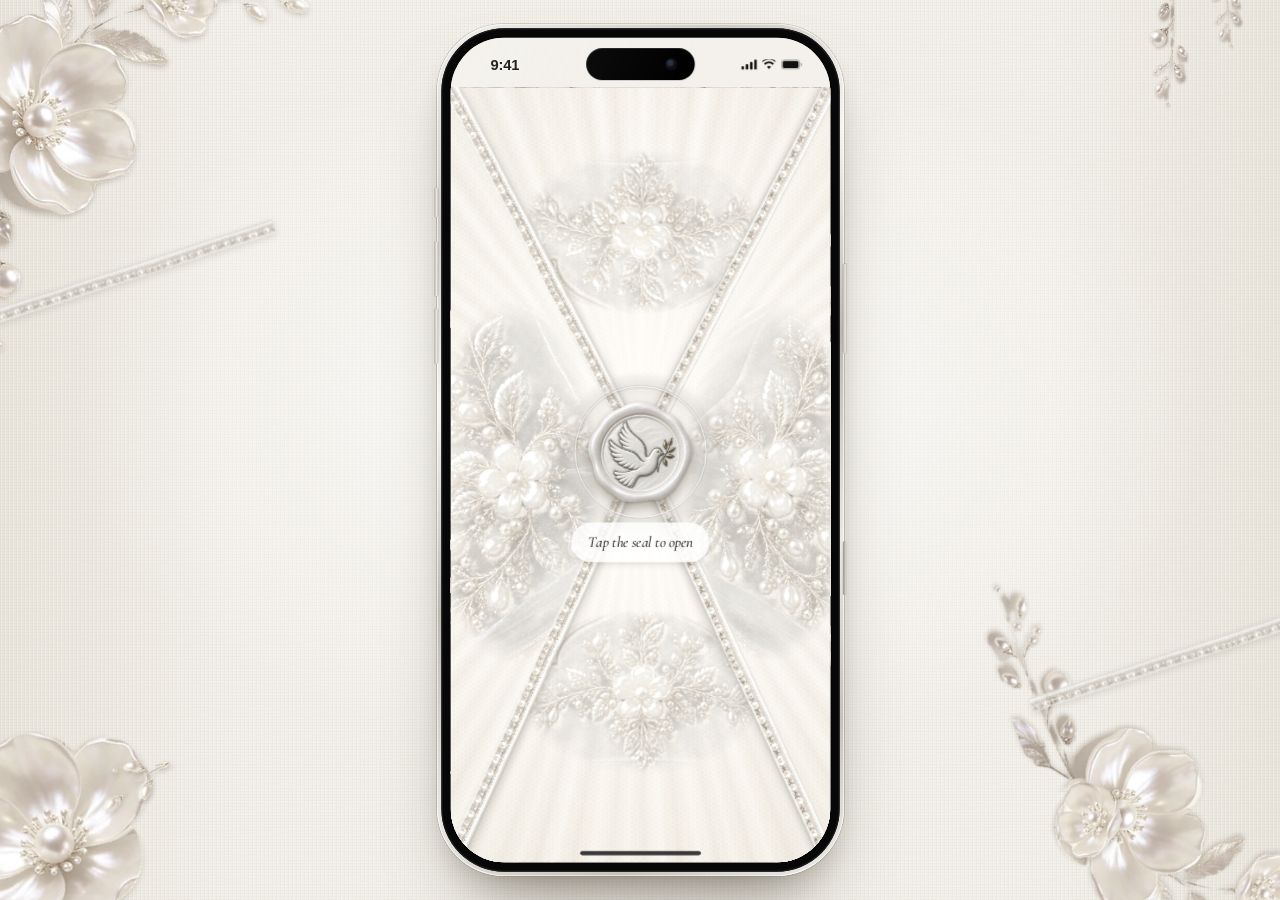
==== commit b6582146: "Keep the iPhone mockups on the live invitation - vercel.json: serve every file with "public, max-age" ====
--- a/site/mockup.html
+++ b/site/mockup.html
@@ -59,15 +59,28 @@
   <script>
     (function () {
       var device = document.getElementById('device');
+      var frame = document.querySelector('.screen-frame');
+
+      // The phone shows the live invitation: index.html from this same
+      // deployment (never a copy), and Vercel serves every file with
+      // "max-age=0, must-revalidate" (vercel.json). So whatever is pushed to
+      // GitHub appears in this phone as soon as Vercel finishes deploying.
 
       // Optional: open the phone on one section, at rest (used for the
       // section images): mockup.html?section=rsvp, ?section=end (the parked
       // car) or ?section=names (the names screen after the opening).
       var sec = (location.search.match(/[?&]section=([a-z-]+)/) || [])[1];
       if (sec) {
-        document.querySelector('.screen-frame').src = sec === 'names' ? 'index.html?still'
+        frame.src = sec === 'names' ? 'index.html?still'
           : sec === 'end' ? 'index.html?still&end' : 'index.html?still#' + sec;
       }
+
+      // Coming back with the browser's Back button can restore this page from
+      // memory with an old invitation inside; load the latest one instead.
+      window.addEventListener('pageshow', function (e) {
+        if (!e.persisted) return;
+        try { frame.contentWindow.location.reload(); } catch (err) { frame.src = frame.getAttribute('src'); }
+      });
       var wrap = document.getElementById('device-wrap');
       var DW = 440 + 32, DH = 956 + 32;   // phone incl. bezel and band
 
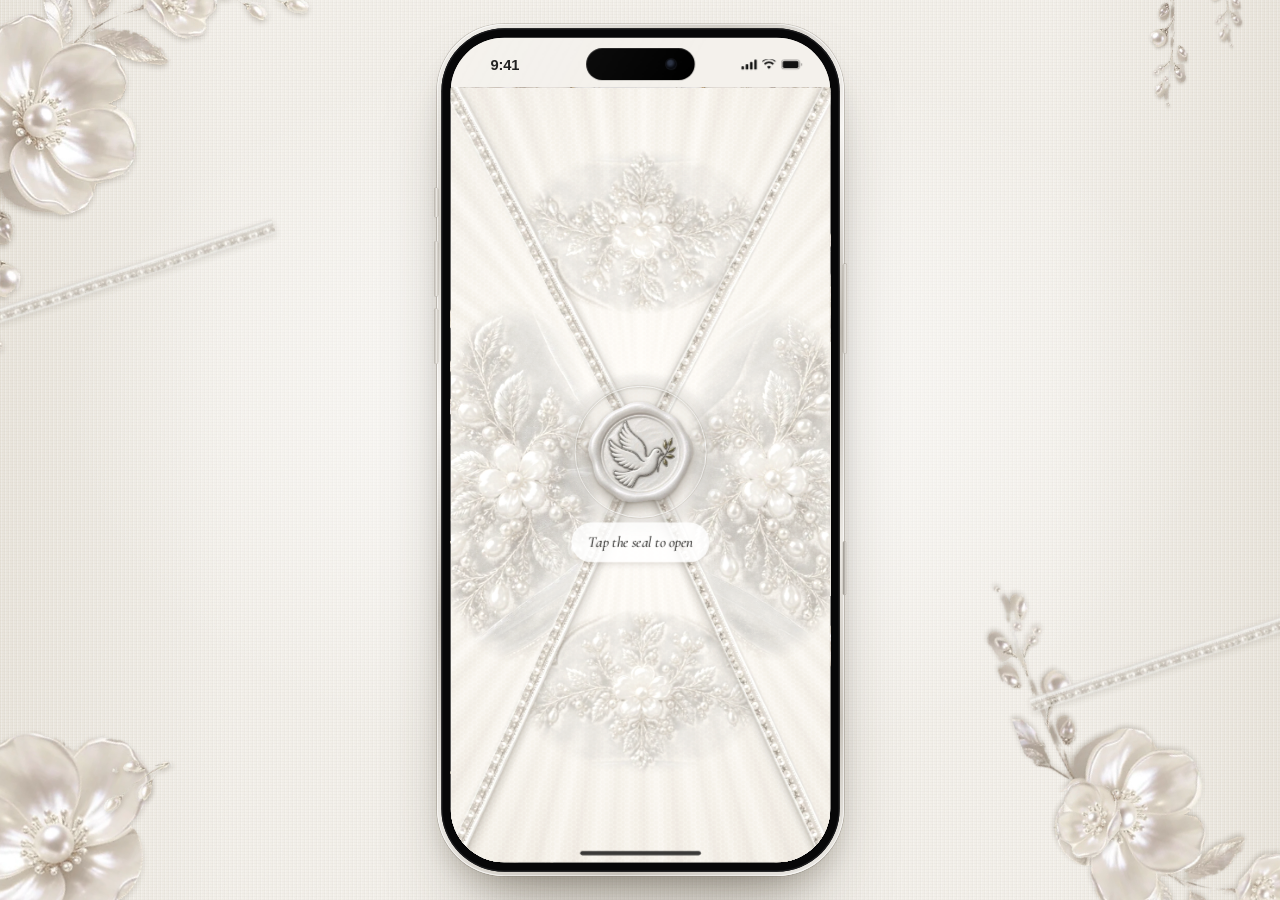
==== commit d34f2fba: "Welcome photo slides in from the top; remove the preview notice - Welcome: when guests scroll to it," ====
--- a/site/mockup.html
+++ b/site/mockup.html
@@ -70,10 +70,13 @@
       // section images): mockup.html?section=rsvp, ?section=end (the parked
       // car) or ?section=names (the names screen after the opening).
       var sec = (location.search.match(/[?&]section=([a-z-]+)/) || [])[1];
-      if (sec) {
-        frame.src = sec === 'names' ? 'index.html?still'
-          : sec === 'end' ? 'index.html?still&end' : 'index.html?still#' + sec;
-      }
+      var page = !sec ? 'index.html' : sec === 'names' ? 'index.html?still'
+        : sec === 'end' ? 'index.html?still&end' : 'index.html?still#' + sec;
+      // A one-off marker in the address makes every visit fetch index.html
+      // afresh, even from a host that sends no caching rules.
+      frame.src = page.replace(/(#.*)?$/, function (hash) {
+        return (page.indexOf('?') > -1 ? '&' : '?') + 'live=' + Date.now() + hash;
+      });
 
       // Coming back with the browser's Back button can restore this page from
       // memory with an old invitation inside; load the latest one instead.
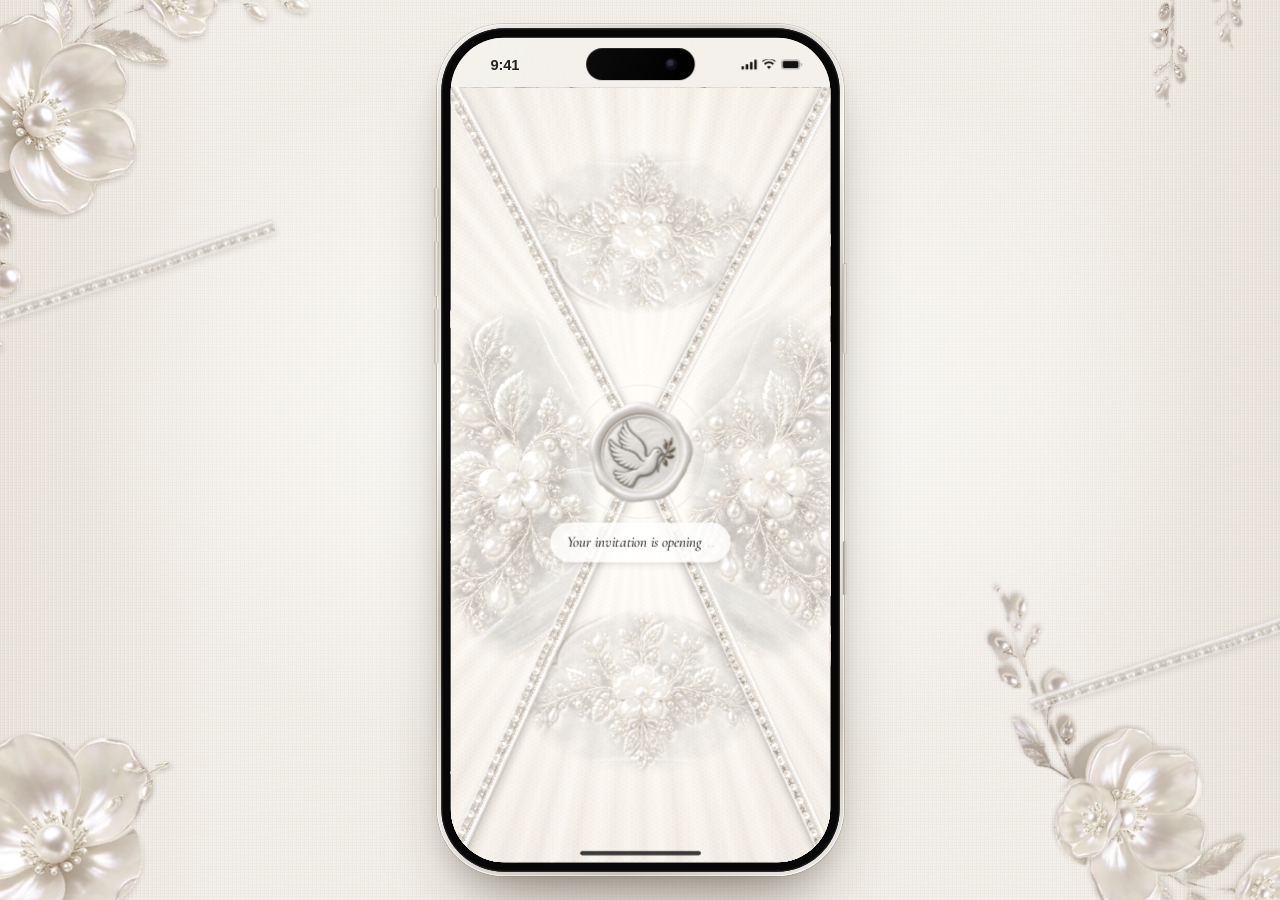
==== commit 4143b453: "Dear Guest greeting, auto Save the Date, tap hints, view all wishes - Opening: "Dear Guest," (or the" ====
--- a/site/mockup.html
+++ b/site/mockup.html
@@ -2,6 +2,18 @@
 <html lang="en">
 <head>
   <meta charset="utf-8">
+  <script>
+    // On a phone or tablet, open the invitation itself, full screen — not a
+    // picture of a phone inside the phone. The guest's name in the link is kept.
+    (function () {
+      var mq = window.matchMedia && window.matchMedia('(max-width: 760px), (pointer: coarse) and (max-width: 1180px)');
+      if (!mq || !mq.matches) return;
+      var q = new URLSearchParams(location.search);
+      q.delete('section'); q.delete('live');
+      var s = q.toString();
+      location.replace('index.html' + (s ? '?' + s : '') + location.hash);
+    })();
+  </script>
   <meta name="viewport" content="width=device-width, initial-scale=1, viewport-fit=cover">
   <title>Angel &amp; David · Invitation on iPhone</title>
   <meta name="description" content="Angel and David's wedding invitation running live inside an iPhone 17 Pro Max.">
